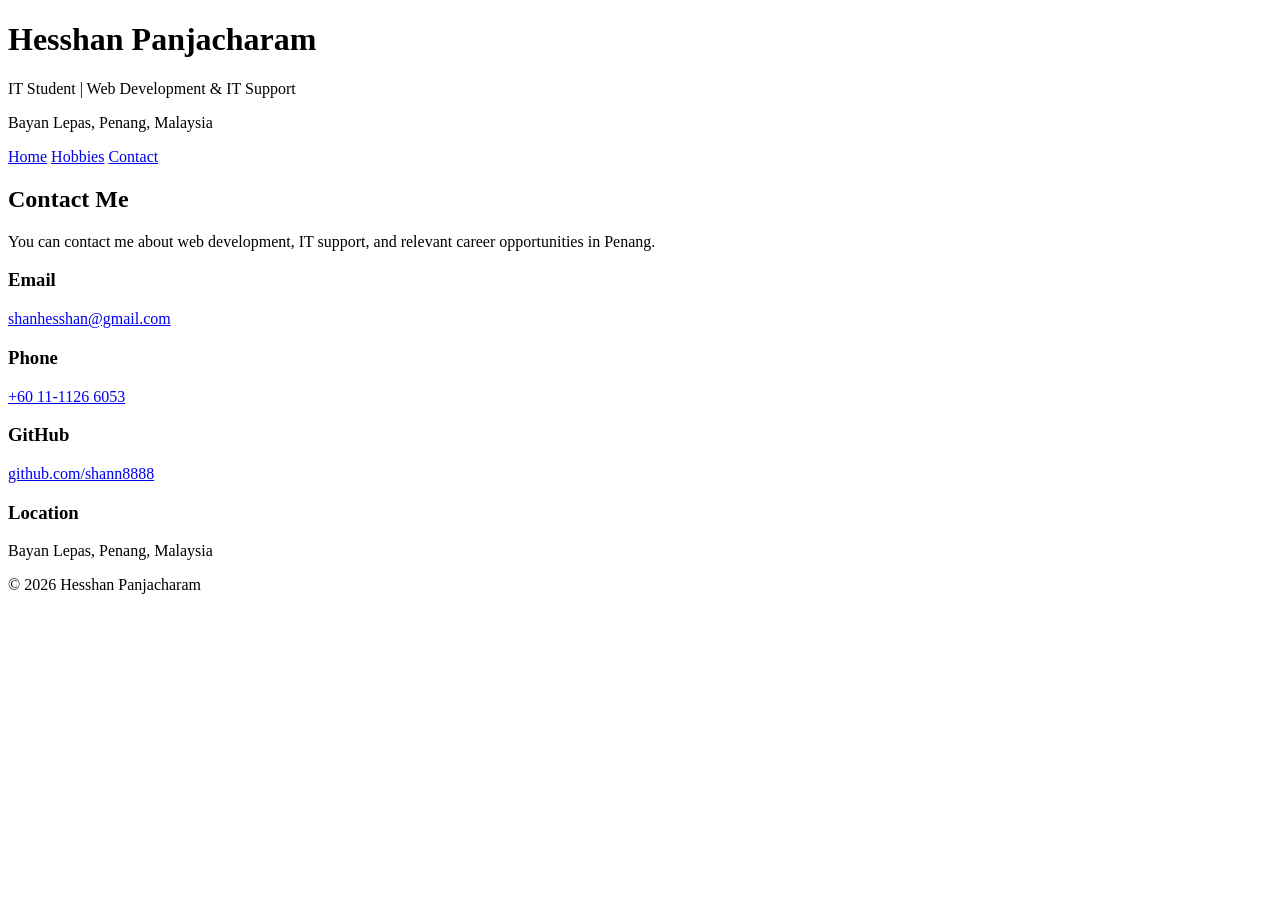
==== contact.html @ 0fd3d029 "Add contact page with email phone and GitHub links" ====
<!DOCTYPE html>
<html lang="en">
<head>
    <meta charset="UTF-8">
    <meta name="viewport" content="width=device-width, initial-scale=1.0">
    <meta name="description"
          content="Contact Hesshan Panjacharam for web development and IT support opportunities in Penang.">
    <title>Contact | Hesshan Panjacharam</title>
</head>
<body>
<header>
    <h1>Hesshan Panjacharam</h1>
    <p>IT Student | Web Development &amp; IT Support</p>
    <p>Bayan Lepas, Penang, Malaysia</p>

    <nav aria-label="Main navigation">
        <a href="index.html">Home</a>
        <a href="hobbies.html">Hobbies</a>
        <a href="contact.html" aria-current="page">Contact</a>
    </nav>
</header>

<main>
    <section>
        <h2>Contact Me</h2>
        <p>
            You can contact me about web development, IT support,
            and relevant career opportunities in Penang.
        </p>

        <h3>Email</h3>
        <p>
            <a href="mailto:shanhesshan@gmail.com">
                shanhesshan@gmail.com
            </a>
        </p>

        <h3>Phone</h3>
        <p>
            <a href="tel:+601111266053">
                +60 11-1126 6053
            </a>
        </p>

        <h3>GitHub</h3>
        <p>
            <a href="https://github.com/shann8888">
                github.com/shann8888
            </a>
        </p>

        <h3>Location</h3>
        <p>Bayan Lepas, Penang, Malaysia</p>
    </section>
</main>

<footer>
    <p>&copy; 2026 Hesshan Panjacharam</p>
</footer>
</body>
</html>
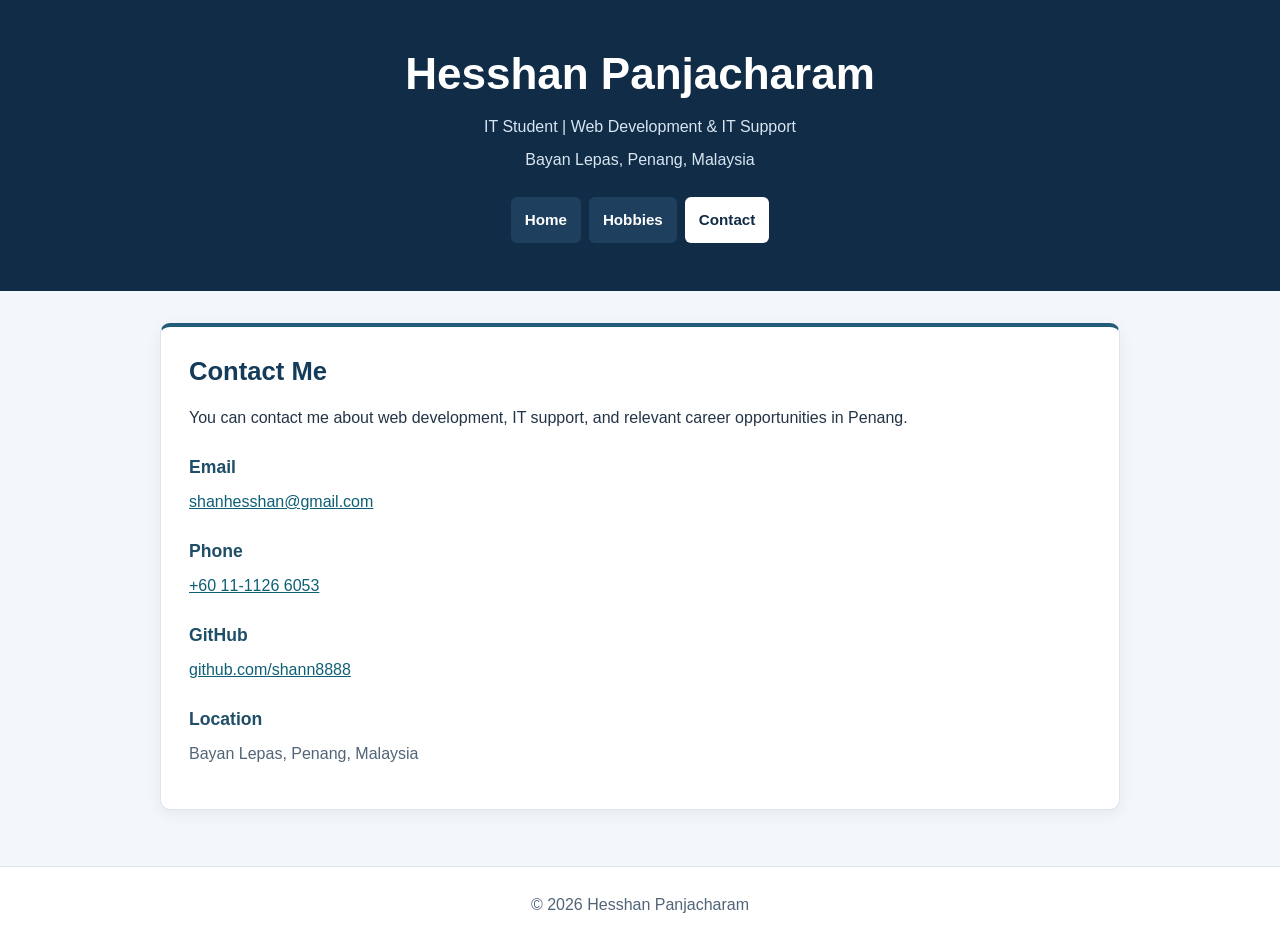
==== commit 5c5ded19: "Add shared responsive styling across resume pages" ====
--- a/contact.html
+++ b/contact.html
@@ -1,6 +1,7 @@
 <!DOCTYPE html>
 <html lang="en">
 <head>
+    <link rel="stylesheet" href="style.css">
     <meta charset="UTF-8">
     <meta name="viewport" content="width=device-width, initial-scale=1.0">
     <meta name="description"
--- a/style.css
+++ b/style.css
@@ -0,0 +1,197 @@
+/* Include padding and borders when calculating element widths. */
+* {
+    box-sizing: border-box;
+}
+
+/* Set the website's default appearance. */
+body {
+    margin: 0;
+    min-height: 100vh;
+    display: flex;
+    flex-direction: column;
+    font-family: "Segoe UI", Arial, sans-serif;
+    font-size: 16px;
+    line-height: 1.7;
+    color: #243447;
+    background-color: #f3f6fa;
+}
+
+/* Introduce the person at the top of every page. */
+header {
+    padding: 48px 24px;
+    text-align: center;
+    color: #ffffff;
+    background-color: #102c46;
+}
+
+header h1 {
+    margin: 0 0 12px;
+    font-size: 2.75rem;
+    line-height: 1.2;
+}
+
+header p {
+    margin: 6px 0;
+    color: #d8e6f2;
+}
+
+/* Keep navigation links organised on large and small screens. */
+nav {
+    display: flex;
+    flex-wrap: wrap;
+    justify-content: center;
+    gap: 8px;
+}
+
+nav a {
+    display: inline-block;
+    padding: 10px 14px;
+    border-radius: 6px;
+    font-size: 0.95rem;
+    font-weight: 600;
+    text-decoration: none;
+}
+
+header nav {
+    margin-top: 24px;
+}
+
+header nav a {
+    color: #ffffff;
+    background-color: #1e405e;
+}
+
+header nav a:hover {
+    background-color: #2b5476;
+}
+
+/* Highlight the page currently being viewed. */
+header nav a[aria-current="page"] {
+    color: #102c46;
+    background-color: #ffffff;
+}
+
+/* Centre the main content and limit its width. */
+main {
+    flex: 1;
+    width: 100%;
+    max-width: 1000px;
+    margin: 32px auto;
+    padding: 0 20px;
+}
+
+/* Style the Home page's links to resume sections. */
+main > nav {
+    margin-bottom: 24px;
+    padding: 12px;
+    border-radius: 10px;
+    background-color: #e2eaf2;
+}
+
+main > nav a:hover {
+    background-color: #cfdce8;
+}
+
+/* Present each content section as a readable card. */
+section {
+    margin-bottom: 24px;
+    padding: 28px;
+    border: 1px solid #dde5ee;
+    border-top: 4px solid #245b78;
+    border-radius: 10px;
+    background-color: #ffffff;
+    box-shadow: 0 4px 16px rgba(16, 44, 70, 0.06);
+    scroll-margin-top: 24px;
+}
+
+h2 {
+    margin: 0 0 16px;
+    font-size: 1.6rem;
+    line-height: 1.3;
+    color: #143b59;
+}
+
+h3 {
+    margin: 24px 0 8px;
+    font-size: 1.1rem;
+    line-height: 1.4;
+    color: #1f4e68;
+}
+
+p {
+    margin: 0 0 14px;
+}
+
+h3 + p {
+    color: #526477;
+}
+
+ul {
+    margin: 12px 0;
+    padding-left: 24px;
+}
+
+li {
+    margin-bottom: 8px;
+}
+
+/* Make links clear and usable with a keyboard. */
+a {
+    color: #0d5f76;
+    overflow-wrap: anywhere;
+}
+
+a:hover {
+    text-decoration: underline;
+}
+
+a:focus-visible {
+    outline: 3px solid currentColor;
+    outline-offset: 4px;
+}
+
+/* Keep images within the available space. */
+img {
+    max-width: 100%;
+    height: auto;
+}
+
+footer {
+    padding: 24px 20px;
+    border-top: 1px solid #dde5ee;
+    text-align: center;
+    color: #526477;
+    background-color: #ffffff;
+}
+
+footer p {
+    margin: 0;
+}
+
+/* Adjust spacing and headings for smaller screens. */
+@media (max-width: 600px) {
+    header {
+        padding: 32px 20px;
+    }
+
+    header h1 {
+        font-size: 2rem;
+    }
+
+    main {
+        margin: 24px auto;
+        padding: 0 14px;
+    }
+
+    section {
+        padding: 20px;
+    }
+
+    h2 {
+        font-size: 1.4rem;
+    }
+
+    nav a {
+        padding: 8px 10px;
+    }
+}
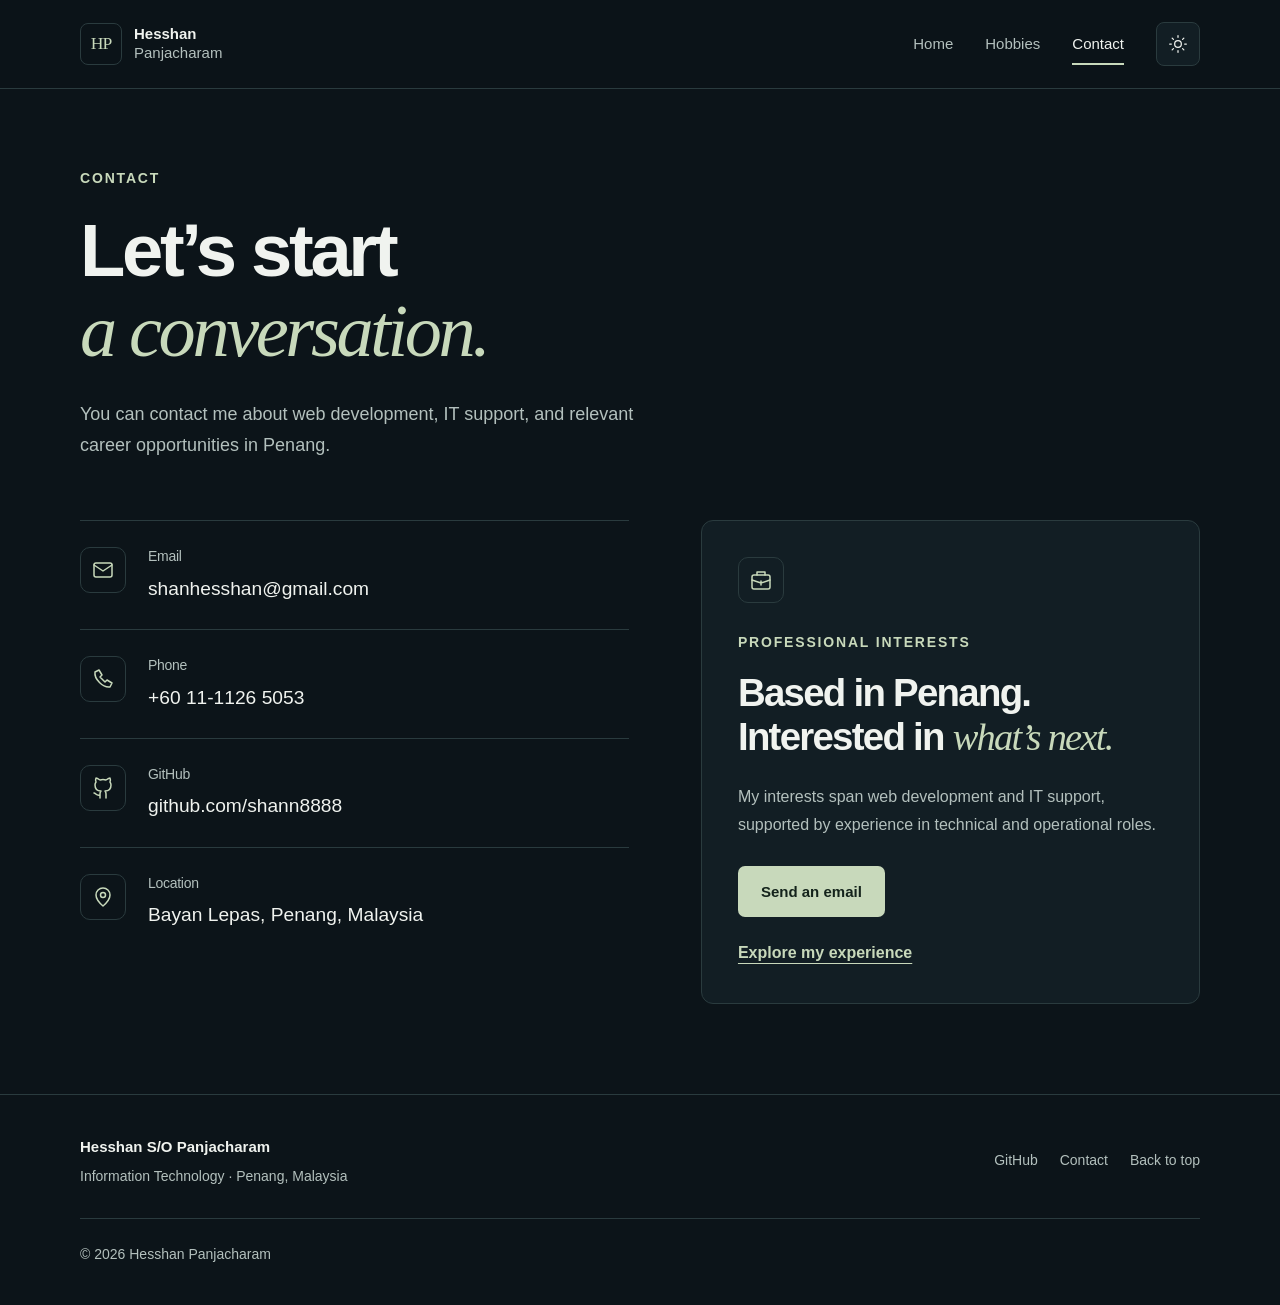
==== commit a67297fc: "Redesign contact page and correct phone number" ====
--- a/contact.html
+++ b/contact.html
@@ -1,62 +1,83 @@
 <!DOCTYPE html>
-<html lang="en">
+<html lang="en" data-theme="dark">
 <head>
+    <meta charset="UTF-8">
+    <meta name="viewport" content="width=device-width, initial-scale=1">
+    <meta name="description" content="Get in touch with Hesshan Panjacharam about web development, IT support, and career opportunities in Penang.">
+    <meta name="color-scheme" content="dark light">
+    <meta name="theme-color" content="#0c1419">
+    <meta property="og:title" content="Contact | Hesshan Panjacharam">
+    <meta property="og:description" content="Get in touch with Hesshan Panjacharam about web development, IT support, and career opportunities in Penang.">
+    <meta property="og:type" content="website">
+    <title>Contact | Hesshan Panjacharam</title>
+    <!-- Set the saved theme before the stylesheet paints the page. -->
+    <script src="theme.js"></script>
     <link rel="stylesheet" href="style.css">
-    <meta charset="UTF-8">
-    <meta name="viewport" content="width=device-width, initial-scale=1.0">
-    <meta name="description"
-          content="Contact Hesshan Panjacharam for web development and IT support opportunities in Penang.">
-    <title>Contact | Hesshan Panjacharam</title>
 </head>
-<body>
-<header>
-    <h1>Hesshan Panjacharam</h1>
-    <p>IT Student | Web Development &amp; IT Support</p>
-    <p>Bayan Lepas, Penang, Malaysia</p>
+<body id="top">
+<a class="skip-link" href="#main-content">Skip to content</a>
+<header class="site-header">
+    <div class="container header-inner">
+        <a class="brand" href="index.html" aria-label="Hesshan Panjacharam home">
+            <span class="brand-mark" aria-hidden="true">HP</span>
+            <span class="brand-name">Hesshan<span>Panjacharam</span></span>
+        </a>
+        <nav class="primary-nav" id="primary-nav" aria-label="Main navigation">
+            <ul><li><a href="index.html">Home</a></li><li><a href="hobbies.html">Hobbies</a></li><li><a href="contact.html" aria-current="page">Contact</a></li></ul>
+        </nav>
+        <div class="header-actions">
+            <button class="theme-toggle" type="button" aria-label="Switch to light theme" title="Switch to light theme">
+                <svg class="icon sun-icon" viewBox="0 0 24 24" fill="none" stroke="currentColor" stroke-width="1.5" stroke-linecap="round" stroke-linejoin="round" aria-hidden="true"><circle cx="12" cy="12" r="4"/><path d="M12 2v2m0 16v2M2 12h2m16 0h2M5 5l1.5 1.5m11 11L19 19M5 19l1.5-1.5m11-11L19 5"/></svg><svg class="icon moon-icon" viewBox="0 0 24 24" fill="none" stroke="currentColor" stroke-width="1.5" stroke-linecap="round" stroke-linejoin="round" aria-hidden="true"><path d="M20.8 13.2A9 9 0 0 1 10.8 3.1 9 9 0 1 0 20.8 13.2Z"/></svg>
+            </button>
+            <button class="menu-toggle" type="button" aria-expanded="false" aria-controls="primary-nav">
+                <span>Menu</span><svg class="icon " viewBox="0 0 24 24" fill="none" stroke="currentColor" stroke-width="1.5" stroke-linecap="round" stroke-linejoin="round" aria-hidden="true"><path d="M4 7h16M4 12h16M4 17h16"/></svg>
+            </button>
+        </div>
+    </div>
+</header>
+<main id="main-content" tabindex="-1">
+    <section class="page-hero container">
+        <p class="eyebrow hero-entry">CONTACT</p>
+        <h1 class="hero-entry">Let’s start<br><em>a conversation.</em></h1>
+        <p class="page-intro hero-entry">You can contact me about web development, IT support, and relevant career opportunities in Penang.</p>
+    </section>
+    <section class="container contact-section" aria-labelledby="contact-heading">
+        <h2 class="visually-hidden" id="contact-heading">Contact Me</h2>
+        <div class="contact-layout">
+            <div class="contact-methods">
+                <div class="contact-method reveal"><span class="icon-box"><svg class="icon " viewBox="0 0 24 24" fill="none" stroke="currentColor" stroke-width="1.5" stroke-linecap="round" stroke-linejoin="round" aria-hidden="true"><rect x="3" y="5" width="18" height="14" rx="2"/><path d="m3 7 9 6 9-6"/></svg></span>
+                    <div><h3>Email</h3><a href="mailto:shanhesshan@gmail.com">shanhesshan@gmail.com</a></div></div>
+                <div class="contact-method reveal"><span class="icon-box"><svg class="icon " viewBox="0 0 24 24" fill="none" stroke="currentColor" stroke-width="1.5" stroke-linecap="round" stroke-linejoin="round" aria-hidden="true"><path d="m8 3-4 2c-1 7 8 16 15 15l2-4-5-3-2 2-5-5 2-2-3-5Z"/></svg></span>
+                    <div><h3>Phone</h3><a href="tel:+601111265053">+60 11-1126 5053</a></div></div>
+                <div class="contact-method reveal"><span class="icon-box"><svg class="icon " viewBox="0 0 24 24" fill="none" stroke="currentColor" stroke-width="1.5" stroke-linecap="round" stroke-linejoin="round" aria-hidden="true"><path d="M9 19c-4 1-4-2-6-2m12 5v-4a4 4 0 0 0-1-3c3 0 6-1 6-6a5 5 0 0 0-1-3 5 5 0 0 0 0-4s-1 0-4 2a12 12 0 0 0-6 0C6 2 5 2 5 2a5 5 0 0 0 0 4 5 5 0 0 0-1 3c0 5 3 6 6 6a4 4 0 0 0-1 3v4"/></svg></span>
+                    <div><h3>GitHub</h3><a href="https://github.com/shann8888">github.com/shann8888</a></div></div>
+                <div class="contact-method reveal"><span class="icon-box"><svg class="icon " viewBox="0 0 24 24" fill="none" stroke="currentColor" stroke-width="1.5" stroke-linecap="round" stroke-linejoin="round" aria-hidden="true"><path d="M19 10c0 5-7 11-7 11S5 15 5 10a7 7 0 1 1 14 0Z"/><circle cx="12" cy="10" r="2.5"/></svg></span>
+                    <div><h3>Location</h3><p>Bayan Lepas, Penang, Malaysia</p></div></div>
 
-    <nav aria-label="Main navigation">
-        <a href="index.html">Home</a>
-        <a href="hobbies.html">Hobbies</a>
-        <a href="contact.html" aria-current="page">Contact</a>
-    </nav>
-</header>
-
-<main>
-    <section>
-        <h2>Contact Me</h2>
-        <p>
-            You can contact me about web development, IT support,
-            and relevant career opportunities in Penang.
-        </p>
-
-        <h3>Email</h3>
-        <p>
-            <a href="mailto:shanhesshan@gmail.com">
-                shanhesshan@gmail.com
-            </a>
-        </p>
-
-        <h3>Phone</h3>
-        <p>
-            <a href="tel:+601111266053">
-                +60 11-1126 6053
-            </a>
-        </p>
-
-        <h3>GitHub</h3>
-        <p>
-            <a href="https://github.com/shann8888">
-                github.com/shann8888
-            </a>
-        </p>
-
-        <h3>Location</h3>
-        <p>Bayan Lepas, Penang, Malaysia</p>
+            </div>
+            <aside class="contact-note reveal" aria-labelledby="opportunities-heading">
+                <span class="icon-box"><svg class="icon " viewBox="0 0 24 24" fill="none" stroke="currentColor" stroke-width="1.5" stroke-linecap="round" stroke-linejoin="round" aria-hidden="true"><rect x="3" y="7" width="18" height="14" rx="2"/><path d="M8 7V4h8v3M3 12l9 3 9-3m-9 1v4"/></svg></span>
+                <p class="eyebrow">PROFESSIONAL INTERESTS</p>
+                <h2 id="opportunities-heading">Based in Penang.<br>Interested in <em>what’s next.</em></h2>
+                <p>My interests span web development and IT support, supported by experience in technical and operational roles.</p>
+                <a class="button button-primary" href="mailto:shanhesshan@gmail.com">Send an email</a>
+                <a class="text-link" href="index.html#experience">Explore my experience</a>
+            </aside>
+        </div>
     </section>
 </main>
 
-<footer>
-    <p>&copy; 2026 Hesshan Panjacharam</p>
+<footer class="site-footer">
+    <div class="container footer-inner">
+        <div><a class="footer-name" href="index.html">Hesshan S/O Panjacharam</a>
+            <p>Information Technology · Penang, Malaysia</p></div>
+        <nav aria-label="Footer navigation">
+            <a href="https://github.com/shann8888">GitHub</a>
+            <a href="contact.html">Contact</a>
+            <a href="#top">Back to top</a>
+        </nav>
+        <p class="copyright">&copy; 2026 Hesshan Panjacharam</p>
+    </div>
 </footer>
 </body>
-</html>+</html>
--- a/style.css
+++ b/style.css
@@ -1,197 +1,563 @@
-/* Include padding and borders when calculating element widths. */
-* {
-    box-sizing: border-box;
-}
-
-/* Set the website's default appearance. */
+/* Colours are centralised so both themes use the same layout. */
+:root {
+    color-scheme: dark;
+    --bg: #0c1419;
+    --surface: #121e24;
+    --surface-alt: #15232a;
+    --text: #f0f3ef;
+    --muted: #b3c0bd;
+    --accent: #c8d9bb;
+    --accent-ink: #14231b;
+    --gold: #d9b786;
+    --line: #2a3b3e;
+    --header: rgba(12, 20, 25, 0.94);
+    --shadow: 0 24px 70px rgba(0, 0, 0, 0.18);
+}
+
+:root[data-theme="light"] {
+    color-scheme: light;
+    --bg: #f7f8f5;
+    --surface: #ffffff;
+    --surface-alt: #edf1ea;
+    --text: #17251f;
+    --muted: #4a6257;
+    --accent: #2b593e;
+    --accent-ink: #ffffff;
+    --gold: #876239;
+    --line: #d4dfd5;
+    --header: rgba(247, 248, 245, 0.95);
+    --shadow: 0 24px 70px rgba(31, 56, 40, 0.08);
+}
+
+* { box-sizing: border-box; }
+html { scroll-behavior: smooth; }
 body {
     margin: 0;
-    min-height: 100vh;
-    display: flex;
-    flex-direction: column;
+    min-width: 280px;
     font-family: "Segoe UI", Arial, sans-serif;
-    font-size: 16px;
+    font-size: 1rem;
     line-height: 1.7;
-    color: #243447;
-    background-color: #f3f6fa;
-}
-
-/* Introduce the person at the top of every page. */
-header {
+    color: var(--text);
+    background: var(--bg);
+    transition: background-color 220ms ease, color 220ms ease;
+}
+::selection { color: var(--accent-ink); background: var(--accent); }
+a { color: inherit; text-underline-offset: 5px; }
+button, a { -webkit-tap-highlight-color: transparent; }
+button { font: inherit; }
+button, .button { touch-action: manipulation; }
+button, a, input { outline-offset: 5px; }
+:focus-visible { outline: 2px solid var(--gold); }
+img { display: block; max-width: 100%; height: auto; }
+svg { flex-shrink: 0; }
+.icon { width: 24px; height: 24px; }
+p { margin: 0 0 1.15rem; }
+h1, h2, h3 { margin: 0; font-weight: 600; }
+h1, h2 { letter-spacing: -0.045em; }
+h2 { font-size: clamp(2rem, 3.5vw, 3.1rem); line-height: 1.15; }
+h3 { font-size: 1.25rem; line-height: 1.4; letter-spacing: -0.02em; }
+em { font-family: Georgia, "Times New Roman", serif; font-weight: 400; color: var(--accent); }
+ul { margin: 0; padding: 0; }
+.container { width: min(1120px, calc(100% - 64px)); margin-inline: auto; }
+.eyebrow { margin-bottom: 20px; color: var(--accent); font-size: 0.875rem; font-weight: 600; letter-spacing: 0.13em; }
+.visually-hidden {
+    position: absolute;
+    width: 1px;
+    height: 1px;
+    padding: 0;
+    margin: -1px;
+    overflow: hidden;
+    clip-path: inset(50%);
+    white-space: nowrap;
+    border: 0;
+}
+.skip-link {
+    position: fixed;
+    z-index: 100;
+    top: 12px;
+    left: 12px;
+    padding: 12px 18px;
+    transform: translateY(-180%);
+    background: var(--accent);
+    color: var(--accent-ink);
+    border-radius: 6px;
+}
+.skip-link:focus { transform: translateY(0); }
+
+/* The same header and footer appear on all three pages. */
+.site-header {
+    position: sticky;
+    top: 0;
+    z-index: 30;
+    background: var(--header);
+    backdrop-filter: blur(16px);
+    border-bottom: 1px solid var(--line);
+}
+.header-inner { min-height: 88px; display: flex; align-items: center; gap: 32px; }
+.brand { display: inline-flex; align-items: center; gap: 12px; text-decoration: none; }
+.brand-mark {
+    display: grid;
+    place-items: center;
+    width: 42px;
+    height: 42px;
+    color: var(--accent);
+    border: 1px solid var(--line);
+    border-radius: 8px;
+    font-family: Georgia, serif;
+    font-size: 1.1rem;
+    letter-spacing: -0.05em;
+}
+.brand-name { font-size: 0.9375rem; line-height: 1.25; font-weight: 600; }
+.brand-name span { display: block; color: var(--muted); font-weight: 400; }
+.primary-nav { margin-left: auto; }
+.primary-nav ul { display: flex; align-items: center; gap: 32px; list-style: none; }
+.primary-nav a {
+    display: block;
+    position: relative;
+    padding: 14px 0;
+    font-size: 0.9375rem;
+    color: var(--muted);
+    text-decoration: none;
+    transition: color 160ms ease;
+}
+.primary-nav a::after {
+    content: "";
+    position: absolute;
+    bottom: 6px;
+    left: 0;
+    width: 100%;
+    height: 2px;
+    transform: scaleX(0);
+    transform-origin: left;
+    background: var(--accent);
+    transition: transform 180ms ease;
+}
+.primary-nav a:hover, .primary-nav a[aria-current="page"] { color: var(--text); }
+.primary-nav a:hover::after, .primary-nav a[aria-current="page"]::after { transform: scaleX(1); }
+.header-actions { display: flex; align-items: center; gap: 12px; }
+.theme-toggle, .menu-toggle {
+    align-items: center;
+    justify-content: center;
+    min-height: 44px;
+    padding: 10px;
+    border: 1px solid var(--line);
+    border-radius: 8px;
+    background: var(--surface);
+    color: var(--text);
+    cursor: pointer;
+    transition: border-color 160ms ease, background 160ms ease;
+}
+.theme-toggle { display: none; width: 44px; }
+.js-ready .theme-toggle { display: inline-flex; }
+.theme-toggle:hover, .menu-toggle:hover { border-color: var(--accent); }
+.theme-toggle .icon { width: 20px; height: 20px; }
+.moon-icon { display: none; }
+[data-theme="light"] .sun-icon { display: none; }
+[data-theme="light"] .moon-icon { display: block; }
+.menu-toggle { display: none; gap: 8px; font-size: 0.875rem; }
+
+/* Hero: a distinct introduction with the supplied portrait. */
+.hero {
+    display: grid;
+    grid-template-columns: 1.2fr 0.85fr;
+    align-items: center;
+    gap: 72px;
+    padding-block: 76px 84px;
+    position: relative;
+}
+.hero::before {
+    content: "";
+    position: absolute;
+    inset: 0 -32px;
+    z-index: -1;
+    pointer-events: none;
+    background: radial-gradient(ellipse at 85% 40%, rgba(155, 190, 159, 0.07), transparent 58%);
+}
+.hero h1 { font-size: clamp(3rem, 6.7vw, 6.2rem); line-height: 1.02; }
+.hero h1 span {
+    display: inline-block;
+    margin-top: 8px;
+    font-family: Georgia, "Times New Roman", serif;
+    font-size: 0.85em;
+    font-weight: 400;
+    font-style: italic;
+    color: var(--accent);
+}
+.hero-role { margin: 30px 0 18px; font-size: 1.0625rem; font-weight: 600; }
+.hero-role span { display: block; margin-top: 2px; color: var(--muted); font-weight: 400; }
+.hero-description { max-width: 480px; font-size: 1.125rem; color: var(--muted); }
+.button-row { display: flex; flex-wrap: wrap; gap: 12px; margin-top: 30px; }
+.button {
+    display: inline-flex;
+    align-items: center;
+    justify-content: center;
+    min-height: 50px;
+    padding: 12px 22px;
+    border: 1px solid transparent;
+    border-radius: 7px;
+    font-size: 0.9375rem;
+    font-weight: 600;
+    text-decoration: none;
+    transition: transform 180ms ease, box-shadow 180ms ease, background 180ms ease;
+}
+.button-primary { color: var(--accent-ink); background: var(--accent); }
+.button-secondary { color: var(--text); background: transparent; border-color: var(--line); }
+.button:hover { transform: translateY(-2px); box-shadow: var(--shadow); }
+.button-secondary:hover { background: var(--surface-alt); }
+.hero-location { display: flex; align-items: center; gap: 8px; margin: 28px 0 0; font-size: 0.875rem; color: var(--muted); }
+.hero-location .icon { width: 17px; height: 17px; }
+.hero-portrait { width: 100%; max-width: 420px; margin: 0 0 0 auto; position: relative; }
+.hero-portrait::before {
+    content: "";
+    position: absolute;
+    inset: -14px -14px 30px 24px;
+    border: 1px solid var(--line);
+    border-radius: 14px;
+    z-index: -1;
+}
+.portrait-image {
+    aspect-ratio: 4 / 5;
+    overflow: hidden;
+    border: 1px solid var(--line);
+    border-radius: 12px;
+    background: #dce0e1;
+    box-shadow: var(--shadow);
+}
+.portrait-image img { width: 100%; height: 100%; object-fit: cover; object-position: center 40%; }
+.hero-portrait figcaption { display: flex; justify-content: space-between; gap: 16px; margin-top: 18px; font-size: 0.875rem; color: var(--muted); }
+.hero-portrait figcaption span:first-child { color: var(--text); }
+.hero-portrait figcaption span:last-child { max-width: 130px; text-align: right; }
+.fact-strip { border-block: 1px solid var(--line); background: var(--surface); }
+.fact-grid { display: grid; grid-template-columns: 1.2fr 0.7fr 1.1fr; }
+.fact-grid > div { padding: 27px 32px; border-left: 1px solid var(--line); }
+.fact-grid > div:first-child { padding-left: 0; border: 0; }
+.fact-grid > div:last-child { padding-right: 0; }
+.fact-label { color: var(--muted); font-size: 0.8125rem; letter-spacing: 0.08em; }
+.fact-grid p { margin: 5px 0 0; font-size: 1.125rem; font-weight: 500; }
+.section-nav { display: flex; flex-wrap: wrap; gap: 10px 26px; padding-block: 28px; border-bottom: 1px solid var(--line); }
+.section-nav a { padding: 4px 0; color: var(--muted); font-size: 0.875rem; text-decoration: none; }
+.section-nav a:hover { color: var(--accent); text-decoration: underline; }
+
+/* Resume sections use varied layouts with a shared spacing scale. */
+#main-content { scroll-margin-top: 90px; }
+.section { padding-block: 90px; scroll-margin-top: 24px; }
+.section-tinted { background: var(--surface); border-block: 1px solid var(--line); }
+.section-heading { margin-bottom: 44px; max-width: 720px; }
+.section-heading > p:last-child:not(.eyebrow) { margin-top: 22px; max-width: 650px; color: var(--muted); }
+.section-heading .eyebrow { margin-bottom: 16px; }
+.about-section { display: grid; grid-template-columns: 0.95fr 1.1fr; gap: 80px; align-items: start; }
+.about-section .section-heading { margin-bottom: 0; }
+.about-copy { padding-top: 8px; color: var(--muted); font-size: 1.0625rem; }
+.about-copy p:last-child { margin: 0; }
+.career-grid { display: grid; grid-template-columns: 1fr 1fr; gap: 56px; }
+.career-item { padding-top: 28px; border-top: 1px solid var(--line); }
+.icon-box { display: inline-grid; place-items: center; width: 46px; height: 46px; border: 1px solid var(--line); border-radius: 10px; color: var(--accent); }
+.career-item h3 { margin: 20px 0 12px; font-size: 1.4rem; }
+.career-item p { max-width: 470px; margin-bottom: 0; color: var(--muted); }
+.timeline { margin-left: 7px; border-left: 1px solid var(--line); }
+.timeline-item { display: grid; grid-template-columns: 160px 1fr; gap: 36px; padding: 0 0 54px 32px; position: relative; }
+.timeline-item:last-child { padding-bottom: 0; }
+.timeline-item::before { content: ""; position: absolute; left: -5px; top: 8px; width: 9px; height: 9px; border: 2px solid var(--bg); border-radius: 50%; background: var(--gold); }
+.timeline-date { color: var(--gold); font-size: 0.9375rem; }
+.company { margin-bottom: 6px; color: var(--muted); font-size: 0.9375rem; }
+.timeline-content h3 { margin-bottom: 20px; font-size: 1.5rem; }
+.responsibilities { display: grid; gap: 10px; list-style: none; color: var(--muted); }
+.responsibilities li { padding-left: 18px; position: relative; }
+.responsibilities li::before { content: ""; position: absolute; top: 12px; left: 0; width: 5px; height: 1px; background: var(--gold); }
+.education-grid { display: grid; grid-template-columns: 1fr 1fr; gap: 24px; }
+.education-card { padding: 30px; border: 1px solid var(--line); border-radius: 12px; background: var(--bg); }
+.card-top { display: flex; justify-content: space-between; align-items: center; gap: 18px; margin-bottom: 32px; }
+.date-label { font-size: 0.875rem; color: var(--gold); }
+.education-card h3 { max-width: 370px; font-size: 1.4rem; }
+.institution { margin: 16px 0 22px; color: var(--muted); }
+.education-note { display: inline-block; margin: 0; padding: 6px 12px; border-radius: 5px; color: var(--accent); background: var(--surface-alt); font-size: 0.875rem; }
+.skills-grid { display: grid; grid-template-columns: 1fr 1fr; border-top: 1px solid var(--line); border-left: 1px solid var(--line); border-radius: 12px; overflow: hidden; }
+.skill-group { padding: 32px; border-right: 1px solid var(--line); border-bottom: 1px solid var(--line); background: var(--surface); }
+.skill-group h3 { margin: 24px 0 20px; }
+.skill-list { list-style: none; color: var(--muted); }
+.skill-list li { padding: 10px 0; border-bottom: 1px solid var(--line); }
+.skill-list li:last-child { border: 0; padding-bottom: 0; }
+.credentials-grid { display: grid; grid-template-columns: 1fr 1fr; gap: 0 40px; }
+.credential { display: flex; align-items: flex-start; gap: 18px; padding: 28px 0; border-top: 1px solid var(--line); }
+.credential-icon { color: var(--gold); margin-top: 3px; }
+.credential h3 { font-size: 1.1rem; }
+.credential p { margin: 8px 0 0; color: var(--muted); font-size: 0.9375rem; }
+.language-grid { display: grid; grid-template-columns: repeat(3, 1fr); border-top: 1px solid var(--line); }
+.language-item { padding: 28px 0; }
+.language-item h3 { font-size: 1.4rem; }
+.language-item p { margin: 7px 0 0; color: var(--muted); }
+.closing { padding-block: 62px; background: var(--surface-alt); border-top: 1px solid var(--line); }
+.closing-inner { display: flex; align-items: center; justify-content: space-between; gap: 40px; }
+.closing h2 { max-width: 700px; font-size: clamp(1.8rem, 3vw, 2.6rem); }
+.closing .eyebrow { margin-bottom: 14px; }
+.closing p:last-child { color: var(--muted); margin: 16px 0 0; }
+.closing .button { flex-shrink: 0; }
+
+/* Hobbies and Contact retain the same visual language. */
+.page-hero { padding-block: 78px 56px; }
+.page-hero h1 { font-size: clamp(3rem, 5.8vw, 5rem); line-height: 1.08; }
+.page-intro { max-width: 600px; margin: 28px 0 0; font-size: 1.125rem; color: var(--muted); }
+.hobbies-section { padding-block: 10px 80px; }
+.sports-grid { display: grid; grid-template-columns: repeat(3, 1fr); gap: 24px; }
+.sport-card { padding: 32px; border: 1px solid var(--line); border-radius: 12px; background: var(--surface); transition: transform 220ms ease, border-color 220ms ease; }
+.sport-illustration { display: grid; place-items: center; width: 88px; height: 88px; margin-bottom: 44px; border: 1px solid var(--line); border-radius: 50%; color: var(--accent); background: var(--surface-alt); }
+.sport-illustration .icon { width: 42px; height: 42px; }
+.sport-card h3 { margin-bottom: 18px; font-size: 1.7rem; }
+.sport-card p { margin-bottom: 0; color: var(--muted); }
+.hobbies-return { display: flex; flex-wrap: wrap; justify-content: space-between; gap: 12px; margin-top: 34px; padding-top: 26px; border-top: 1px solid var(--line); }
+.hobbies-return p { margin: 0; color: var(--muted); }
+.text-link { color: var(--accent); font-weight: 600; text-decoration-thickness: 1px; }
+.contact-section { padding-block: 4px 90px; }
+.contact-layout { display: grid; grid-template-columns: 1.1fr 1fr; gap: 72px; align-items: start; }
+.contact-method { display: flex; align-items: flex-start; gap: 22px; padding: 26px 0; border-top: 1px solid var(--line); }
+.contact-method h3 { margin-bottom: 8px; color: var(--muted); font-size: 0.875rem; font-weight: 400; }
+.contact-method a, .contact-method p { margin: 0; font-size: 1.2rem; line-height: 1.45; text-decoration: none; overflow-wrap: anywhere; }
+.contact-method a:hover { color: var(--accent); text-decoration: underline; }
+.contact-note { padding: 36px; border: 1px solid var(--line); border-radius: 12px; background: var(--surface); }
+.contact-note .eyebrow { margin: 28px 0 16px; }
+.contact-note h2 { font-size: clamp(1.8rem, 3vw, 2.4rem); }
+.contact-note > p:not(.eyebrow) { margin: 24px 0 28px; color: var(--muted); }
+.contact-note .text-link { display: table; margin-top: 22px; }
+.site-footer { padding-block: 38px; border-top: 1px solid var(--line); }
+.footer-inner { display: flex; flex-wrap: wrap; align-items: center; justify-content: space-between; gap: 24px; }
+.footer-name { font-size: 0.9375rem; font-weight: 600; text-decoration: none; }
+.site-footer p { margin: 5px 0 0; font-size: 0.875rem; color: var(--muted); }
+.site-footer nav { display: flex; flex-wrap: wrap; gap: 22px; }
+.site-footer nav a { font-size: 0.875rem; color: var(--muted); text-decoration: none; }
+.site-footer nav a:hover { color: var(--accent); text-decoration: underline; }
+.site-footer .copyright { width: 100%; margin: 6px 0 0; padding-top: 24px; border-top: 1px solid var(--line); }
+
+/* Motion is a progressive enhancement: content remains available without JS. */
+.hero-entry { animation: rise-in 650ms ease both; }
+.hero h1 { animation-delay: 60ms; }
+.hero-description { animation-delay: 120ms; }
+.hero-portrait { animation-delay: 150ms; }
+.reveal { transition: opacity 550ms ease, transform 550ms ease; }
+.reveal-pending { opacity: 0; transform: translateY(18px); }
+@keyframes rise-in { from { opacity: 0; transform: translateY(12px); } to { opacity: 1; transform: translateY(0); } }
+@media (hover: hover) and (pointer: fine) {
+    .sport-card:hover { transform: translateY(-5px); border-color: var(--accent); }
+}
+
+@media (max-width: 1000px) {
+    .hero { gap: 40px; }
+    .hero-portrait figcaption { flex-direction: column; gap: 4px; }
+    .hero-portrait figcaption span:last-child { max-width: none; text-align: left; }
+    .about-section { gap: 40px; }
+    .timeline-item { grid-template-columns: 120px 1fr; gap: 24px; }
+    .contact-layout { gap: 36px; }
+    .sport-card { padding: 24px; }
+}
+
+@media (max-width: 720px) {
+    .container { width: calc(100% - 40px); }
+    .header-inner { min-height: 76px; gap: 16px; flex-wrap: wrap; }
+    .brand { margin-right: auto; }
+    .brand-mark { width: 38px; height: 38px; }
+    .brand-name { font-size: 0.875rem; }
+    .header-actions { gap: 8px; }
+    .primary-nav { width: 100%; order: 3; margin: 0; padding-bottom: 18px; }
+    .primary-nav ul { gap: 28px; }
+    .primary-nav a { padding-block: 12px; }
+    .js-ready .menu-toggle { display: inline-flex; }
+    .js-ready .primary-nav { display: none; }
+    .js-ready .primary-nav.is-open { display: block; }
+    .hero { grid-template-columns: 1fr; gap: 42px; padding-block: 48px 56px; }
+    .hero::before { inset-inline: 0; }
+    .hero-copy { max-width: 560px; }
+    .hero h1 { font-size: clamp(3rem, 10vw, 4.4rem); }
+    .hero-description { max-width: 520px; font-size: 1.0625rem; }
+    .hero-role { margin-top: 24px; }
+    .hero-portrait { max-width: 360px; margin-inline: auto; }
+    .hero-portrait::before { inset: -10px -8px 32px 18px; }
+    .hero-portrait figcaption { flex-direction: row; }
+    .hero-portrait figcaption span:last-child { max-width: 120px; text-align: right; }
+    .fact-grid { grid-template-columns: 1fr; }
+    .fact-grid > div, .fact-grid > div:first-child, .fact-grid > div:last-child { padding: 18px 0; border-left: 0; border-top: 1px solid var(--line); }
+    .fact-grid > div:first-child { border-top: 0; }
+    .fact-grid p { font-size: 1.0625rem; }
+    .section-nav { gap: 8px 22px; padding-block: 22px; }
+    .section { padding-block: 58px; }
+    .section-heading { margin-bottom: 32px; }
+    .about-section { grid-template-columns: 1fr; gap: 28px; }
+    .about-copy { padding: 0; }
+    .career-grid { gap: 32px; }
+    .timeline-item { grid-template-columns: 1fr; gap: 12px; padding-left: 24px; padding-bottom: 40px; }
+    .timeline-content h3 { font-size: 1.35rem; }
+    .education-grid, .skills-grid, .credentials-grid { grid-template-columns: 1fr; }
+    .education-card, .skill-group { padding: 26px; }
+    .language-grid { grid-template-columns: 1fr; }
+    .language-item { display: flex; flex-wrap: wrap; align-items: baseline; justify-content: space-between; gap: 10px; padding: 22px 0; border-bottom: 1px solid var(--line); }
+    .language-item p { margin: 0; }
+    .closing { padding-block: 42px; }
+    .closing-inner { align-items: flex-start; flex-direction: column; gap: 26px; }
+    .page-hero { padding-block: 50px 40px; }
+    .page-hero h1 { font-size: clamp(2.8rem, 9vw, 4rem); }
+    .sports-grid { grid-template-columns: 1fr; }
+    .sport-card { padding: 28px; }
+    .sport-illustration { margin-bottom: 28px; }
+    .hobbies-section { padding-bottom: 52px; }
+    .contact-layout { grid-template-columns: 1fr; gap: 28px; }
+    .contact-note { padding: 28px; }
+    .contact-section { padding-bottom: 56px; }
+    .contact-method a, .contact-method p { font-size: 1.0625rem; }
+    .footer-inner { align-items: flex-start; flex-direction: column; }
+}
+
+@media (max-width: 380px) {
+    .brand-name { display: none; }
+    .hero h1 { font-size: 2.9rem; }
+    .button-row { flex-direction: column; align-items: stretch; }
+    .hero-portrait figcaption { flex-direction: column; }
+    .hero-portrait figcaption span:last-child { max-width: none; text-align: left; }
+    .career-grid { grid-template-columns: 1fr; }
+    .card-top { align-items: flex-start; flex-direction: column; }
+    .contact-method { gap: 14px; }
+    .contact-method .icon-box { width: 40px; height: 40px; flex-shrink: 0; }
+}
+
+@media (prefers-reduced-motion: reduce) {
+    html { scroll-behavior: auto; }
+    *, *::before, *::after { animation: none !important; transition: none !important; }
+    .reveal-pending { opacity: 1; transform: none; }
+}
+
+
+/* Temporary support for the original HTML while pages are upgraded. */
+body > header:not(.site-header) {
     padding: 48px 24px;
     text-align: center;
-    color: #ffffff;
-    background-color: #102c46;
-}
-
-header h1 {
-    margin: 0 0 12px;
-    font-size: 2.75rem;
+    background: linear-gradient(135deg, var(--surface), var(--bg));
+    border-bottom: 1px solid var(--line);
+}
+
+body > header:not(.site-header) .profile-photo {
+    width: 160px;
+    height: 160px;
+    margin: 0 auto 24px;
+    object-fit: cover;
+    object-position: center 60%;
+    border: 4px solid var(--line);
+    border-radius: 50%;
+    background: var(--surface);
+}
+
+body > header:not(.site-header) h1 {
+    margin-bottom: 12px;
+    font-size: clamp(2rem, 5vw, 3rem);
     line-height: 1.2;
 }
 
-header p {
+body > header:not(.site-header) p {
     margin: 6px 0;
-    color: #d8e6f2;
-}
-
-/* Keep navigation links organised on large and small screens. */
-nav {
+    color: var(--muted);
+}
+
+body > header:not(.site-header) nav,
+body > main:not([id]) > nav {
     display: flex;
     flex-wrap: wrap;
     justify-content: center;
     gap: 8px;
 }
 
-nav a {
+body > header:not(.site-header) nav {
+    margin-top: 24px;
+}
+
+body > header:not(.site-header) nav a,
+body > main:not([id]) > nav a {
     display: inline-block;
-    padding: 10px 14px;
-    border-radius: 6px;
-    font-size: 0.95rem;
-    font-weight: 600;
+    padding: 10px 16px;
+    border: 1px solid var(--line);
+    border-radius: 7px;
+    font-size: 0.9375rem;
     text-decoration: none;
 }
 
-header nav {
-    margin-top: 24px;
-}
-
-header nav a {
-    color: #ffffff;
-    background-color: #1e405e;
-}
-
-header nav a:hover {
-    background-color: #2b5476;
-}
-
-/* Highlight the page currently being viewed. */
-header nav a[aria-current="page"] {
-    color: #102c46;
-    background-color: #ffffff;
-}
-
-/* Centre the main content and limit its width. */
-main {
-    flex: 1;
-    width: 100%;
-    max-width: 1000px;
+body > header:not(.site-header) nav a:hover,
+body > main:not([id]) > nav a:hover {
+    background: var(--surface-alt);
+}
+
+body > header:not(.site-header) nav a[aria-current="page"] {
+    color: var(--accent-ink);
+    background: var(--accent);
+}
+
+body > main:not([id]) {
+    width: min(1000px, calc(100% - 40px));
     margin: 32px auto;
-    padding: 0 20px;
-}
-
-/* Style the Home page's links to resume sections. */
-main > nav {
+}
+
+body > main:not([id]) > nav {
+    padding: 14px;
     margin-bottom: 24px;
-    padding: 12px;
+    border: 1px solid var(--line);
     border-radius: 10px;
-    background-color: #e2eaf2;
-}
-
-main > nav a:hover {
-    background-color: #cfdce8;
-}
-
-/* Present each content section as a readable card. */
-section {
+    background: var(--surface);
+}
+
+body > main:not([id]) > section {
+    padding: 28px;
     margin-bottom: 24px;
-    padding: 28px;
-    border: 1px solid #dde5ee;
-    border-top: 4px solid #245b78;
+    border: 1px solid var(--line);
+    border-top: 3px solid var(--accent);
     border-radius: 10px;
-    background-color: #ffffff;
-    box-shadow: 0 4px 16px rgba(16, 44, 70, 0.06);
+    background: var(--surface);
     scroll-margin-top: 24px;
 }
 
-h2 {
-    margin: 0 0 16px;
-    font-size: 1.6rem;
-    line-height: 1.3;
-    color: #143b59;
-}
-
-h3 {
+body > main:not([id]) h2 {
+    margin-bottom: 18px;
+    font-size: clamp(1.5rem, 3vw, 2rem);
+}
+
+body > main:not([id]) h3 {
     margin: 24px 0 8px;
-    font-size: 1.1rem;
-    line-height: 1.4;
-    color: #1f4e68;
-}
-
-p {
-    margin: 0 0 14px;
-}
-
-h3 + p {
-    color: #526477;
-}
-
-ul {
+}
+
+body > main:not([id]) p,
+body > main:not([id]) li {
+    color: var(--muted);
+}
+
+body > main:not([id]) ul {
     margin: 12px 0;
     padding-left: 24px;
 }
 
-li {
+body > main:not([id]) li {
     margin-bottom: 8px;
 }
 
-/* Make links clear and usable with a keyboard. */
-a {
-    color: #0d5f76;
+body > main:not([id]) a {
     overflow-wrap: anywhere;
 }
 
-a:hover {
-    text-decoration: underline;
-}
-
-a:focus-visible {
-    outline: 3px solid currentColor;
-    outline-offset: 4px;
-}
-
-/* Keep images within the available space. */
-img {
-    max-width: 100%;
-    height: auto;
-}
-
-footer {
+body > footer:not(.site-footer) {
     padding: 24px 20px;
-    border-top: 1px solid #dde5ee;
     text-align: center;
-    color: #526477;
-    background-color: #ffffff;
-}
-
-footer p {
+    color: var(--muted);
+    border-top: 1px solid var(--line);
+    background: var(--surface);
+}
+
+body > footer:not(.site-footer) p {
     margin: 0;
 }
 
-/* Adjust spacing and headings for smaller screens. */
 @media (max-width: 600px) {
-    header {
+    body > header:not(.site-header) {
         padding: 32px 20px;
     }
 
-    header h1 {
-        font-size: 2rem;
+    body > main:not([id]) {
+        width: calc(100% - 28px);
+        margin: 24px auto;
     }
 
-    main {
-        margin: 24px auto;
-        padding: 0 14px;
-    }
-
-    section {
+    body > main:not([id]) > section {
         padding: 20px;
     }
-
-    h2 {
-        font-size: 1.4rem;
-    }
-
-    nav a {
-        padding: 8px 10px;
-    }
-}+}
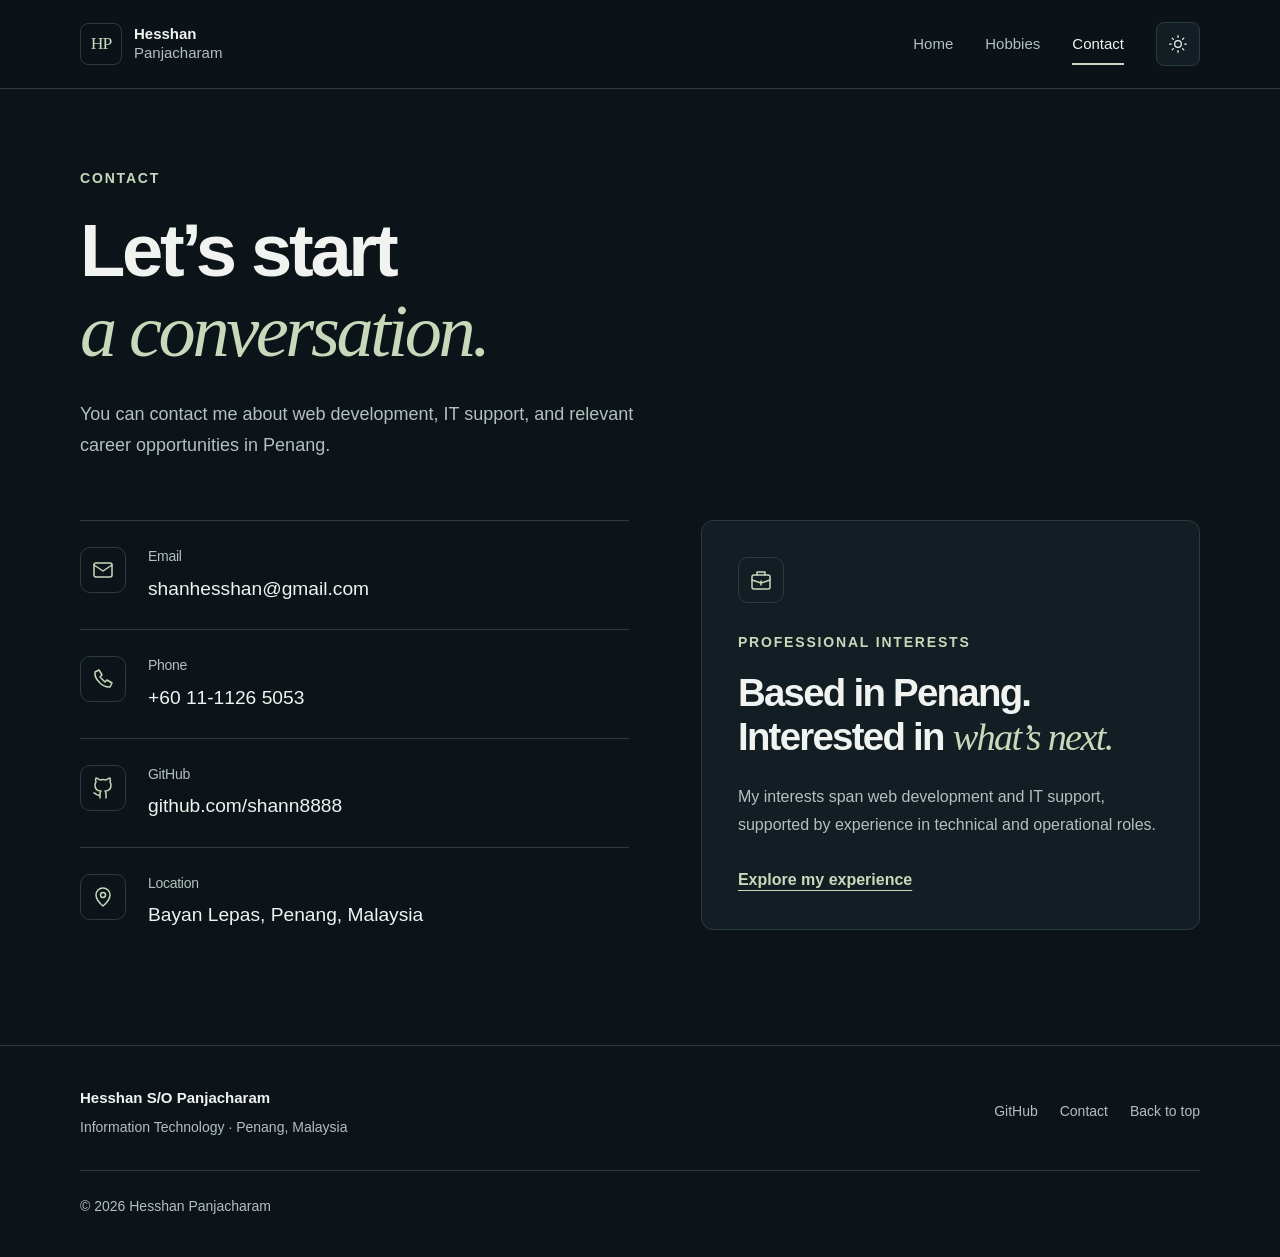
==== commit 45a4c723: "Remove duplicate email button from contact page" ====
--- a/contact.html
+++ b/contact.html
@@ -60,7 +60,6 @@
                 <p class="eyebrow">PROFESSIONAL INTERESTS</p>
                 <h2 id="opportunities-heading">Based in Penang.<br>Interested in <em>what’s next.</em></h2>
                 <p>My interests span web development and IT support, supported by experience in technical and operational roles.</p>
-                <a class="button button-primary" href="mailto:shanhesshan@gmail.com">Send an email</a>
                 <a class="text-link" href="index.html#experience">Explore my experience</a>
             </aside>
         </div>
--- a/style.css
+++ b/style.css
@@ -421,143 +421,3 @@
     *, *::before, *::after { animation: none !important; transition: none !important; }
     .reveal-pending { opacity: 1; transform: none; }
 }
-
-
-/* Temporary support for the original HTML while pages are upgraded. */
-body > header:not(.site-header) {
-    padding: 48px 24px;
-    text-align: center;
-    background: linear-gradient(135deg, var(--surface), var(--bg));
-    border-bottom: 1px solid var(--line);
-}
-
-body > header:not(.site-header) .profile-photo {
-    width: 160px;
-    height: 160px;
-    margin: 0 auto 24px;
-    object-fit: cover;
-    object-position: center 60%;
-    border: 4px solid var(--line);
-    border-radius: 50%;
-    background: var(--surface);
-}
-
-body > header:not(.site-header) h1 {
-    margin-bottom: 12px;
-    font-size: clamp(2rem, 5vw, 3rem);
-    line-height: 1.2;
-}
-
-body > header:not(.site-header) p {
-    margin: 6px 0;
-    color: var(--muted);
-}
-
-body > header:not(.site-header) nav,
-body > main:not([id]) > nav {
-    display: flex;
-    flex-wrap: wrap;
-    justify-content: center;
-    gap: 8px;
-}
-
-body > header:not(.site-header) nav {
-    margin-top: 24px;
-}
-
-body > header:not(.site-header) nav a,
-body > main:not([id]) > nav a {
-    display: inline-block;
-    padding: 10px 16px;
-    border: 1px solid var(--line);
-    border-radius: 7px;
-    font-size: 0.9375rem;
-    text-decoration: none;
-}
-
-body > header:not(.site-header) nav a:hover,
-body > main:not([id]) > nav a:hover {
-    background: var(--surface-alt);
-}
-
-body > header:not(.site-header) nav a[aria-current="page"] {
-    color: var(--accent-ink);
-    background: var(--accent);
-}
-
-body > main:not([id]) {
-    width: min(1000px, calc(100% - 40px));
-    margin: 32px auto;
-}
-
-body > main:not([id]) > nav {
-    padding: 14px;
-    margin-bottom: 24px;
-    border: 1px solid var(--line);
-    border-radius: 10px;
-    background: var(--surface);
-}
-
-body > main:not([id]) > section {
-    padding: 28px;
-    margin-bottom: 24px;
-    border: 1px solid var(--line);
-    border-top: 3px solid var(--accent);
-    border-radius: 10px;
-    background: var(--surface);
-    scroll-margin-top: 24px;
-}
-
-body > main:not([id]) h2 {
-    margin-bottom: 18px;
-    font-size: clamp(1.5rem, 3vw, 2rem);
-}
-
-body > main:not([id]) h3 {
-    margin: 24px 0 8px;
-}
-
-body > main:not([id]) p,
-body > main:not([id]) li {
-    color: var(--muted);
-}
-
-body > main:not([id]) ul {
-    margin: 12px 0;
-    padding-left: 24px;
-}
-
-body > main:not([id]) li {
-    margin-bottom: 8px;
-}
-
-body > main:not([id]) a {
-    overflow-wrap: anywhere;
-}
-
-body > footer:not(.site-footer) {
-    padding: 24px 20px;
-    text-align: center;
-    color: var(--muted);
-    border-top: 1px solid var(--line);
-    background: var(--surface);
-}
-
-body > footer:not(.site-footer) p {
-    margin: 0;
-}
-
-@media (max-width: 600px) {
-    body > header:not(.site-header) {
-        padding: 32px 20px;
-    }
-
-    body > main:not([id]) {
-        width: calc(100% - 28px);
-        margin: 24px auto;
-    }
-
-    body > main:not([id]) > section {
-        padding: 20px;
-    }
-}
